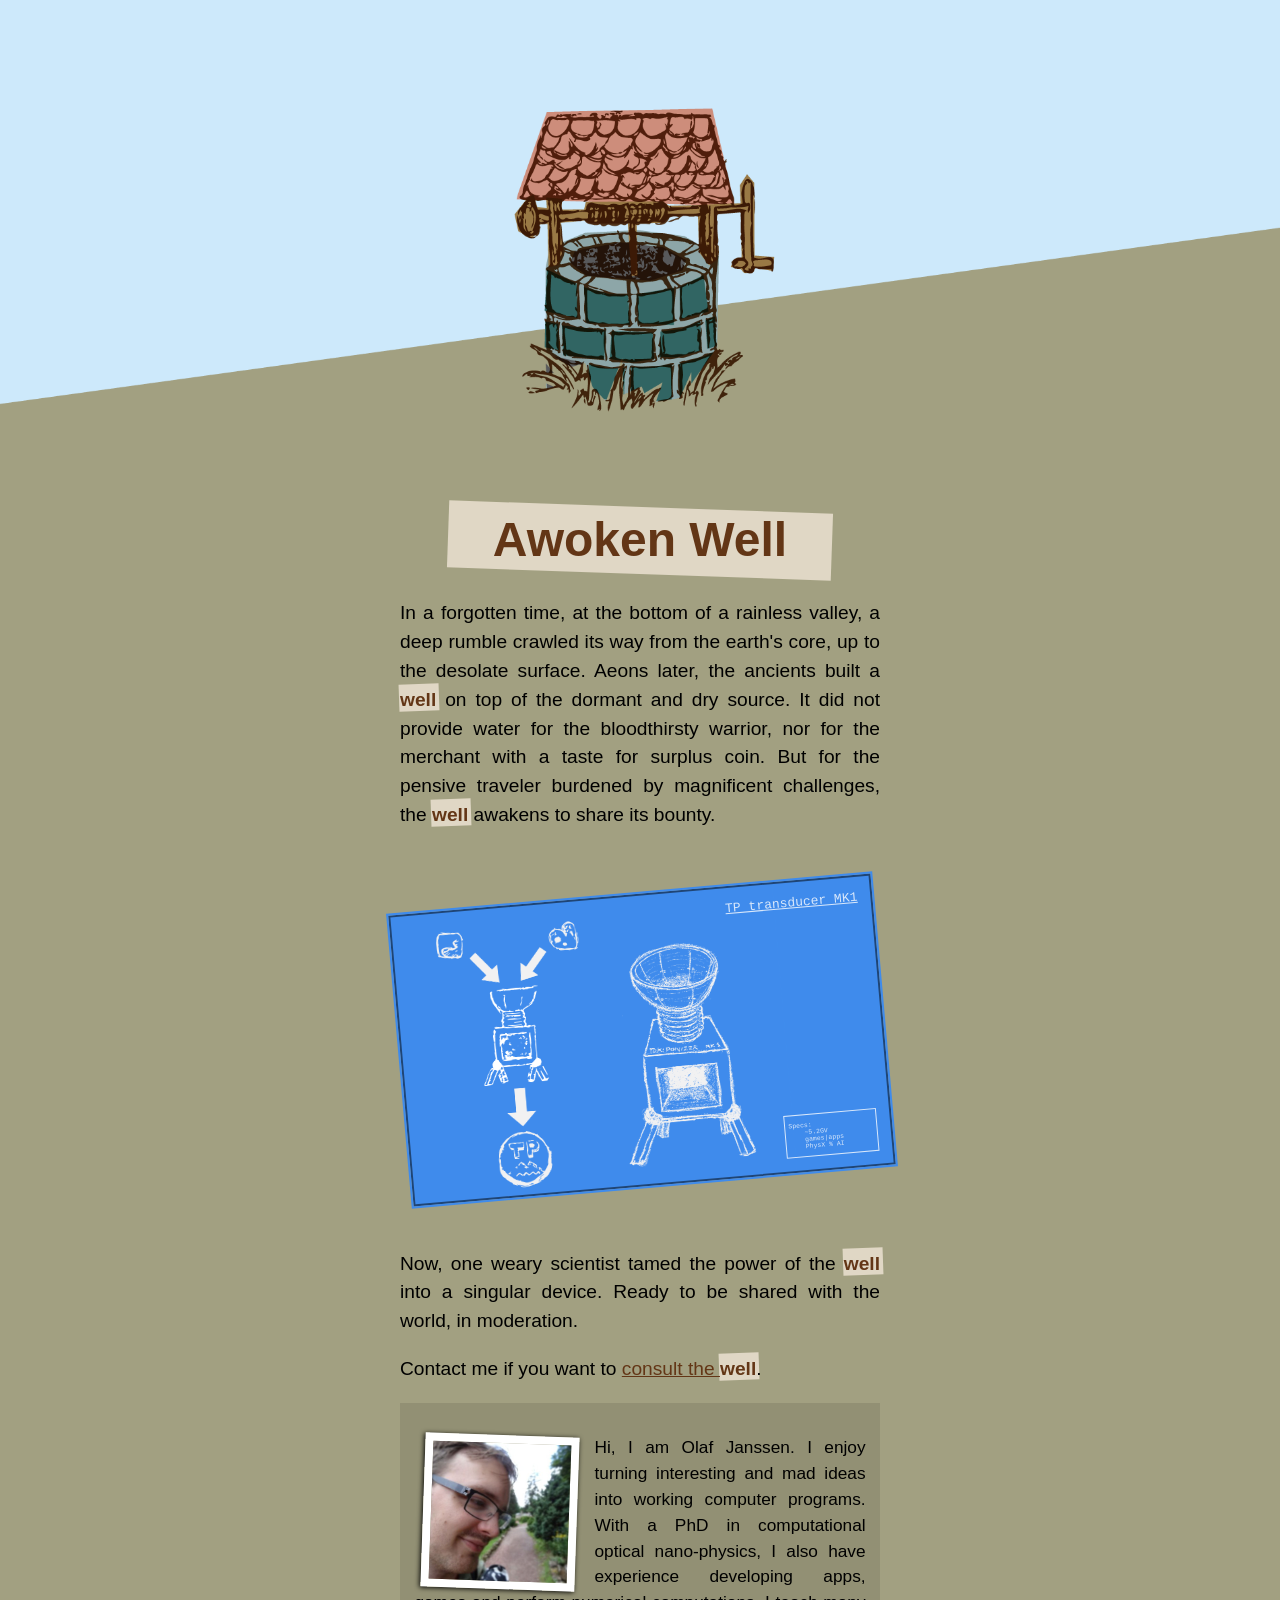
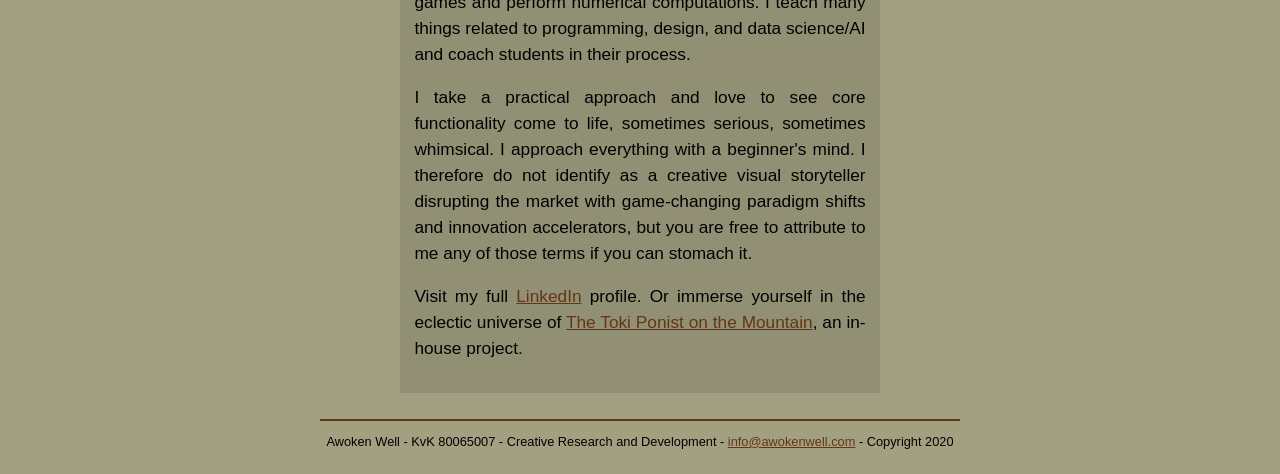
==== docs/index.html @ 2ed8c018 "Move to doc folder for pages" ====
<!DOCTYPE html>
<html lang="en">

<head>
    <!-- Matomo -->
    <script type="text/javascript">
        var _paq = window._paq = window._paq || [];
        /* tracker methods like "setCustomDimension" should be called before "trackPageView" */
        _paq.push(['disableCookies']);
        _paq.push(['trackPageView']);
        _paq.push(['enableLinkTracking']);
        (function () {
            var u = "//awokenwell.com/matomo/";
            _paq.push(['setTrackerUrl', u + 'matomo.php']);
            _paq.push(['setSiteId', '1']);
            var d = document,
                g = d.createElement('script'),
                s = d.getElementsByTagName('script')[0];
            g.type = 'text/javascript';
            g.async = true;
            g.src = u + 'matomo.js';
            s.parentNode.insertBefore(g, s);
        })();
    </script>
    <!-- End Matomo Code -->


    <meta charset="UTF-8">
    <meta name="viewport" content="width=device-width, initial-scale=1.0">
    <title>Awoken Well - Creative Research and Development</title>
    <meta name="description" content="">
    <link rel="canonical" href="http://awokenwell.com" />

    <link rel="shortcut icon" type="image/png" href="/favicon.png" />
    <link rel="apple-touch-icon" href="/apple-touch-iphone.png" />
    <link href="css/site.css" rel="stylesheet" type="text/css">
</head>

<body>
    <div id="logo-container">
        <div class="well-logo"></div>
    </div>
    <main>
        <h1>Awoken Well</h1>
        <p>In a forgotten time, at the bottom of a rainless valley, a deep <span class="rumble">rumble</span> crawled
            its way from the earth's core,
            up to the desolate surface. Aeons later, the ancients built a <span class="well">well</span> on top of the
            dormant and dry source. It
            did not provide water for the bloodthirsty warrior, nor for the merchant with a taste for surplus coin. But
            for the
            pensive traveler burdened by magnificent challenges, the <span class="well">well</span> awakens to share
            its
            bounty.
        </p>

        <div class="blueprint">
            <h6>TP transducer MK1</h6>
            <div class="specs">
                <pre>Specs:
    ~5.2GV
    games|apps
    PhysX % AI</pre>
            </div>
        </div>

        <p>
            Now, one weary scientist tamed the power of the <span class="well">well</span> into a singular device.
            Ready to be shared with the world, in moderation.
        </p>

        <p>
            Contact me if you want to <a href="mailto:info@awokenwell.com">consult the <span
                    class="well">well</span></a>.
        </p>

        <div class="profile">
            <p><img src="img/profile.jpeg" alt="profile photo" id="profile-photo">
                Hi, I am Olaf Janssen. I enjoy turning interesting and mad ideas into working computer programs. With a
                PhD in computational optical nano-physics, I also have experience developing apps, games and perform
                numerical computations. I teach many things
                related to programming, design, and data science/AI and coach students in their process.</p>
            <p>I take a practical approach and love to see core functionality come to life, sometimes serious, sometimes
                whimsical. I approach everything with a beginner's mind. I therefore do not identify as a creative
                visual storyteller disrupting the market with game-changing paradigm shifts and innovation accelerators,
                but you are free to attribute to me any of those terms if you can stomach it. </p>
            <p>
                Visit my full <a target="_blank" href="https://www.linkedin.com/in/otajanssen">LinkedIn</a> profile.
                Or immerse yourself in the eclectic universe of <a target="_blank" href="https://ttpotm.com">The Toki
                    Ponist
                    on the Mountain</a>, an in-house project.
            </p>
        </div>

    </main>

    <footer>
        Awoken Well - KvK 80065007 - Creative Research and Development - <a
            href="mailto:info@awokenwell.com">info@awokenwell.com</a> -
        Copyright 2020
    </footer>
</body>

</html>
---- docs/css/site.css ----
#logo-container {
    position: relative;
    display: block;
    height: 30em;
    width: 100%;
}

#logo-container>div {
    display: block;
    width: 100%;
    height: 100%;
    background-repeat: no-repeat;
    background-size: cover;
    background-position: center top;
    position: absolute;
    left: 0;
    top: 0;
}

body {
    margin: 0;
    padding: 0;
    background-color: #a2a081;
    font-family: Arial, Helvetica, sans-serif;
}

.well-logo {
    background-image: url(../img/well-wide.png);
}

h1 {
    font-size: 3em;
    color: #633616;
    font-weight: bold;
    position: relative;
    text-align: center;
}

h1::before {
    background-color: #e0d7c5;
    width: 8em;
    height: 1.4em;
    position: absolute;
    top: 0;
    left: 50%;
    content: "";
    z-index: -1;
    margin-left: -4em;
    transform: rotateZ(2deg);
    margin-top: -0.1em;
}

main {
    width: 30em;
    max-width: 90%;
    margin: 0 auto;
}

main p {
    line-height: 1.5em;
    font-size: 1.2em;
    text-align: justify;
}

.rumble {
    animation-name: rumble;
    animation-duration: 5s;
    animation-iteration-count: infinite;
    display: inline-block;
}

.well {
    color: #633616;
    position: relative;
    display: inline-block;
    font-weight: bold;
}

.well::before {
    background-color: #e0d7c5;
    width: 2.1em;
    height: 1.4em;
    position: absolute;
    top: 0;
    left: 50%;
    content: "";
    z-index: -1;
    margin-left: -1em;
    transform: rotateZ(-2deg);
    margin-top: -0.1em;
}

.blueprint {
    margin: 4em 0;
    background-image: url(../img/tp-machine.png);
    background-size: contain;
    background-position: left center;
    background-repeat: no-repeat;
    background-color: #3f8bec;
    width: 30em;
    height: 18em;
    outline: #3f8bec 2px solid;
    border: rgba(0, 0, 0, 0.5) 2px solid;
    transform: rotate(-5deg);
}

.blueprint h6 {
    opacity: 0.8;
    text-align: right;
    margin: 1em;
    color: white;
    font-family: monospace;
    font-weight: normal;
    text-decoration: underline;
    font-size: 1em;
}

.blueprint .specs {
    opacity: 0.8;
    width: 13em;
    font-size: 0.5em;
    border: 1px solid white;
    color: white;
    padding: 0 0.5em;
    position: absolute;
    bottom: 2em;
    right: 2em;
    font-family: monospace;
}

footer {
    border-top: #633616 2px solid;
    text-align: center;
    font-size: 0.8em;
    margin: 2em auto;
    padding-top: 1em;
    width: 50em;
    max-width: 100%;
}

.profile {
    background: rgba(0, 0, 0, 0.1);
    font-size: 0.9em;
    padding: 1em;
}

#profile-photo {
    box-shadow: -1px 1px 5px black;
    border: 0.5em solid white;
    transform: rotate(2deg);
    margin: 0 1em 0 0.5em;
    float: left;
    width: 8em;
}

#contact-button {
    width: 7em;
    height: 1.5em;
    line-height: 1.5em;
    font-size: 2em;
    background-color: rgb(197, 127, 113);
    color: white;
    text-align: center;
    margin: 1em auto;
    text-decoration: none;
}

a {
    color: #633616;
}

@media only screen and (max-width: 600px) {
    h1 {
        font-size: 2em;
    }

    main {
        overflow: hidden;
    }

    .blueprint {
        margin: 2em 1em;
        width: 19em;
        height: 10em;
    }
}

@keyframes rumble {
    0% {
        transform: translate(0, 0);
    }

    75% {
        transform: translate(2px, 1px);
    }

    77% {
        transform: translate(-1px, 0);
    }

    79% {
        transform: translate(1px, 2px);
    }

    81% {
        transform: translate(0, 0);
    }

    83% {
        transform: translate(3px, -1px);
    }

    85% {
        transform: translate(2px, 1px);
    }

    87% {
        transform: translate(-1px, 0);
    }

    89% {
        transform: translate(1px, 2px);
    }

    91% {
        transform: translate(0, 0);
    }

    93% {
        transform: translate(3px, -1px);
    }

    95% {
        transform: translate(0, 0);
    }
}
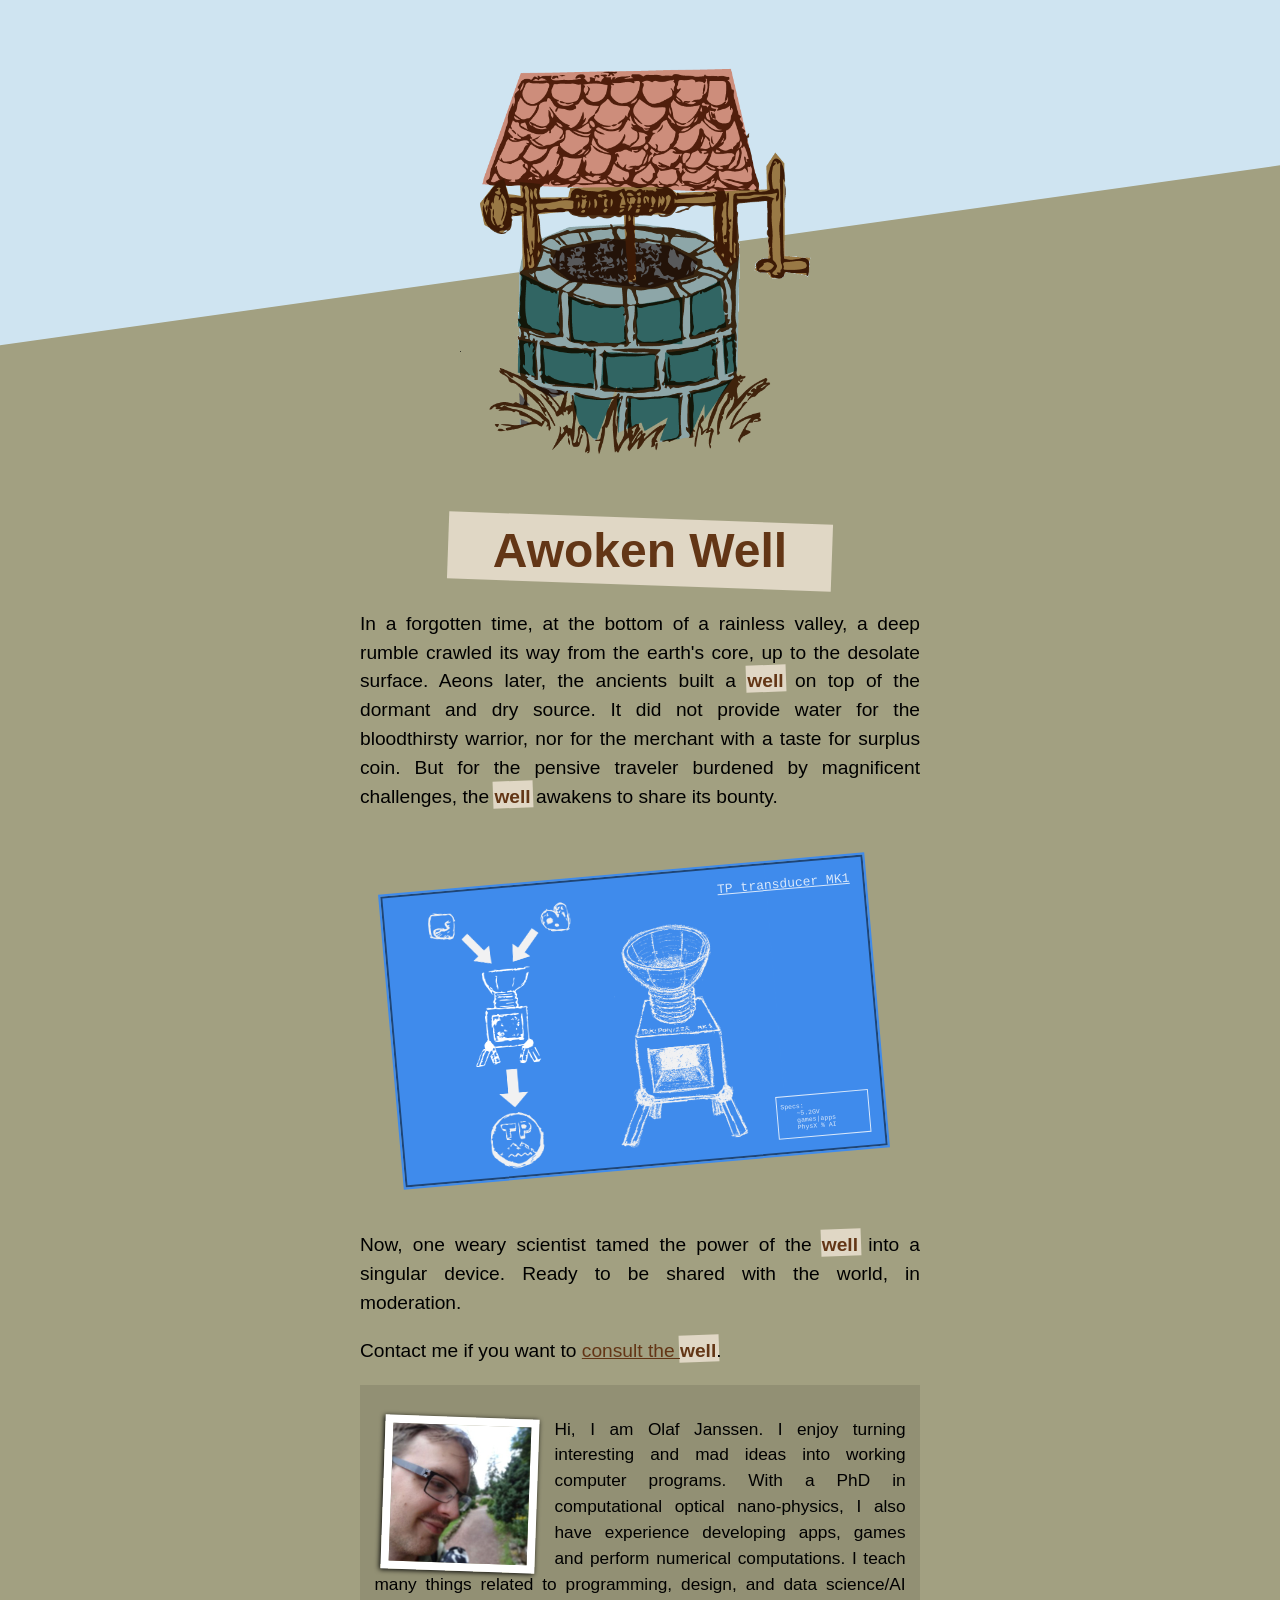
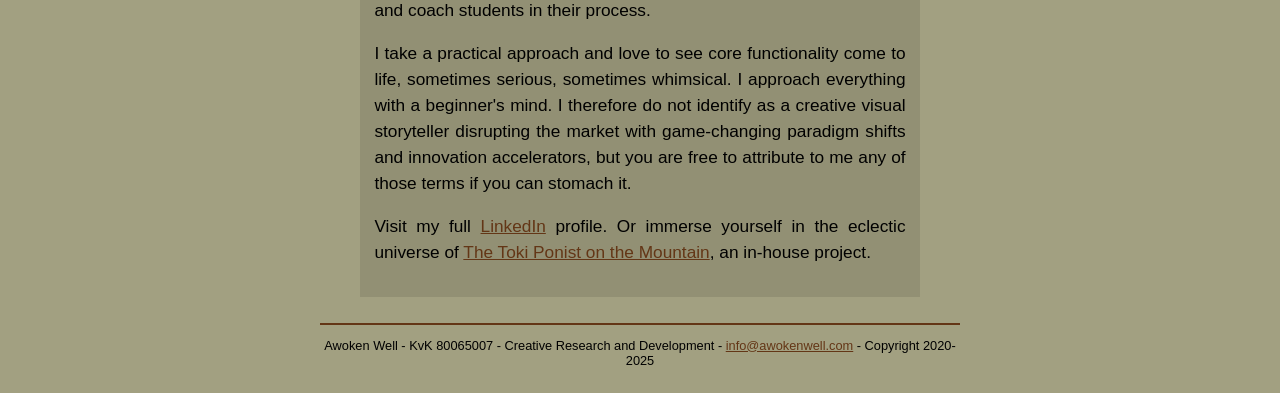
==== commit 833a3944: "Style and responsiveness fixes" ====
--- a/docs/index.html
+++ b/docs/index.html
@@ -28,8 +28,8 @@
     <meta charset="UTF-8">
     <meta name="viewport" content="width=device-width, initial-scale=1.0">
     <title>Awoken Well - Creative Research and Development</title>
-    <meta name="description" content="">
-    <link rel="canonical" href="http://awokenwell.com" />
+    <meta name="description" content="Awoken Well — Creative R&D by Olaf Janssen. Apps, games, AI, physics, and practical prototyping to turn ideas into working software.">
+    <link rel="canonical" href="https://awokenwell.com/" />
 
     <link rel="shortcut icon" type="image/png" href="/favicon.png" />
     <link rel="apple-touch-icon" href="/apple-touch-iphone.png" />
@@ -74,7 +74,7 @@
         </p>
 
         <div class="profile">
-            <p><img src="img/profile.jpeg" alt="profile photo" id="profile-photo">
+            <p><img src="img/profile.jpeg" alt="profile photo" id="profile-photo" loading="lazy">
                 Hi, I am Olaf Janssen. I enjoy turning interesting and mad ideas into working computer programs. With a
                 PhD in computational optical nano-physics, I also have experience developing apps, games and perform
                 numerical computations. I teach many things
@@ -84,8 +84,8 @@
                 visual storyteller disrupting the market with game-changing paradigm shifts and innovation accelerators,
                 but you are free to attribute to me any of those terms if you can stomach it. </p>
             <p>
-                Visit my full <a target="_blank" href="https://www.linkedin.com/in/otajanssen">LinkedIn</a> profile.
-                Or immerse yourself in the eclectic universe of <a target="_blank" href="https://ttpotm.com">The Toki
+                Visit my full <a target="_blank" href="https://www.linkedin.com/in/otajanssen" rel="noopener noreferrer">LinkedIn</a> profile.
+                Or immerse yourself in the eclectic universe of <a target="_blank" href="https://ttpotm.com" rel="noopener noreferrer">The Toki
                     Ponist
                     on the Mountain</a>, an in-house project.
             </p>
@@ -96,7 +96,7 @@
     <footer>
         Awoken Well - KvK 80065007 - Creative Research and Development - <a
             href="mailto:info@awokenwell.com">info@awokenwell.com</a> -
-        Copyright 2020
+        Copyright 2020-2025
     </footer>
 </body>
 
--- a/docs/css/site.css
+++ b/docs/css/site.css
@@ -1,8 +1,11 @@
 #logo-container {
     position: relative;
     display: block;
-    height: 30em;
+    height: auto;
     width: 100%;
+    aspect-ratio: 1900 / 728;
+    background-color: #cfe4f1;
+    overflow: hidden;
 }
 
 #logo-container>div {
@@ -15,6 +18,19 @@
     position: absolute;
     left: 0;
     top: 0;
+    z-index: 1;
+}
+
+#logo-container::after {
+    content: "";
+    position: absolute;
+    left: -10%;
+    bottom: -15%;
+    width: 160%;
+    height: 70%;
+    background: #a2a081;
+    transform: rotate(-8deg);
+    z-index: 0;
 }
 
 body {
@@ -25,7 +41,12 @@
 }
 
 .well-logo {
-    background-image: url(../img/well-wide.png);
+    background-image: url(../img/well-color-transparent.png);
+}
+
+#logo-container .well-logo {
+    background-size: clamp(140px, 30vw, 420px) auto;
+    background-position: center 68%;
 }
 
 h1 {
@@ -51,7 +72,7 @@
 }
 
 main {
-    width: 30em;
+    width: 35em;
     max-width: 90%;
     margin: 0 auto;
 }
@@ -91,7 +112,7 @@
 }
 
 .blueprint {
-    margin: 4em 0;
+    margin: 4em 2em;
     background-image: url(../img/tp-machine.png);
     background-size: contain;
     background-position: left center;
@@ -233,4 +254,10 @@
     95% {
         transform: translate(0, 0);
     }
+}
+
+@media (prefers-reduced-motion: reduce) {
+    .rumble {
+        animation: none;
+    }
 }
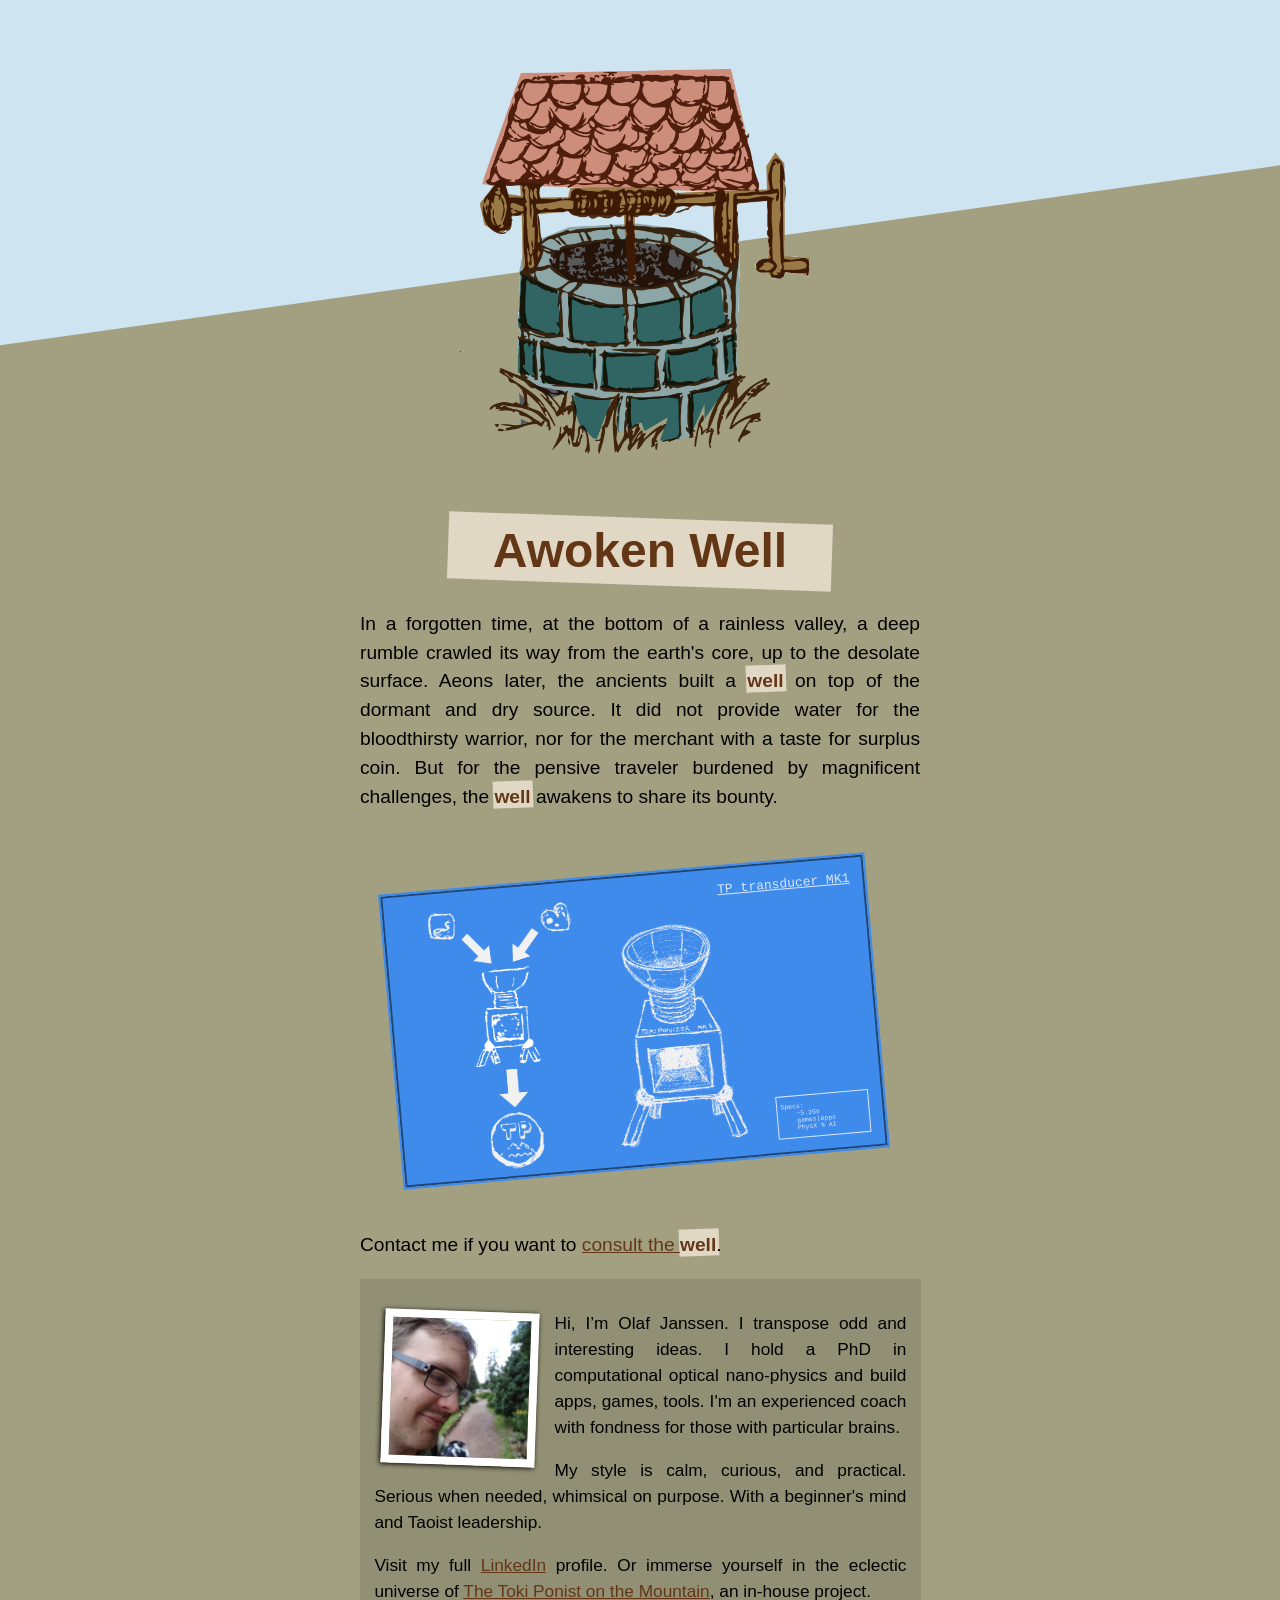
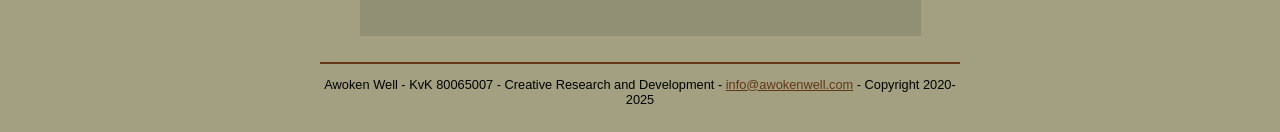
==== commit 7e36dcc6: "Text update" ====
--- a/docs/index.html
+++ b/docs/index.html
@@ -64,25 +64,18 @@
         </div>
 
         <p>
-            Now, one weary scientist tamed the power of the <span class="well">well</span> into a singular device.
-            Ready to be shared with the world, in moderation.
-        </p>
-
-        <p>
             Contact me if you want to <a href="mailto:info@awokenwell.com">consult the <span
                     class="well">well</span></a>.
         </p>
 
         <div class="profile">
             <p><img src="img/profile.jpeg" alt="profile photo" id="profile-photo" loading="lazy">
-                Hi, I am Olaf Janssen. I enjoy turning interesting and mad ideas into working computer programs. With a
-                PhD in computational optical nano-physics, I also have experience developing apps, games and perform
-                numerical computations. I teach many things
-                related to programming, design, and data science/AI and coach students in their process.</p>
-            <p>I take a practical approach and love to see core functionality come to life, sometimes serious, sometimes
-                whimsical. I approach everything with a beginner's mind. I therefore do not identify as a creative
-                visual storyteller disrupting the market with game-changing paradigm shifts and innovation accelerators,
-                but you are free to attribute to me any of those terms if you can stomach it. </p>
+                Hi, I’m Olaf Janssen. I transpose odd and interesting ideas. I 
+                hold a PhD in computational optical nano‑physics and build apps, games, tools. I'm an experienced coach
+                with fondness for those with particular brains.</p>
+            
+                <p>My style is calm, curious, and practical. Serious when needed, whimsical on purpose. With a beginner's mind and Taoist leadership.</p>
+                
             <p>
                 Visit my full <a target="_blank" href="https://www.linkedin.com/in/otajanssen" rel="noopener noreferrer">LinkedIn</a> profile.
                 Or immerse yourself in the eclectic universe of <a target="_blank" href="https://ttpotm.com" rel="noopener noreferrer">The Toki
--- a/docs/css/site.css
+++ b/docs/css/site.css
@@ -163,6 +163,9 @@
     background: rgba(0, 0, 0, 0.1);
     font-size: 0.9em;
     padding: 1em;
+    width: 60em;
+    max-width: 95%;
+    margin: 0 auto;
 }
 
 #profile-photo {
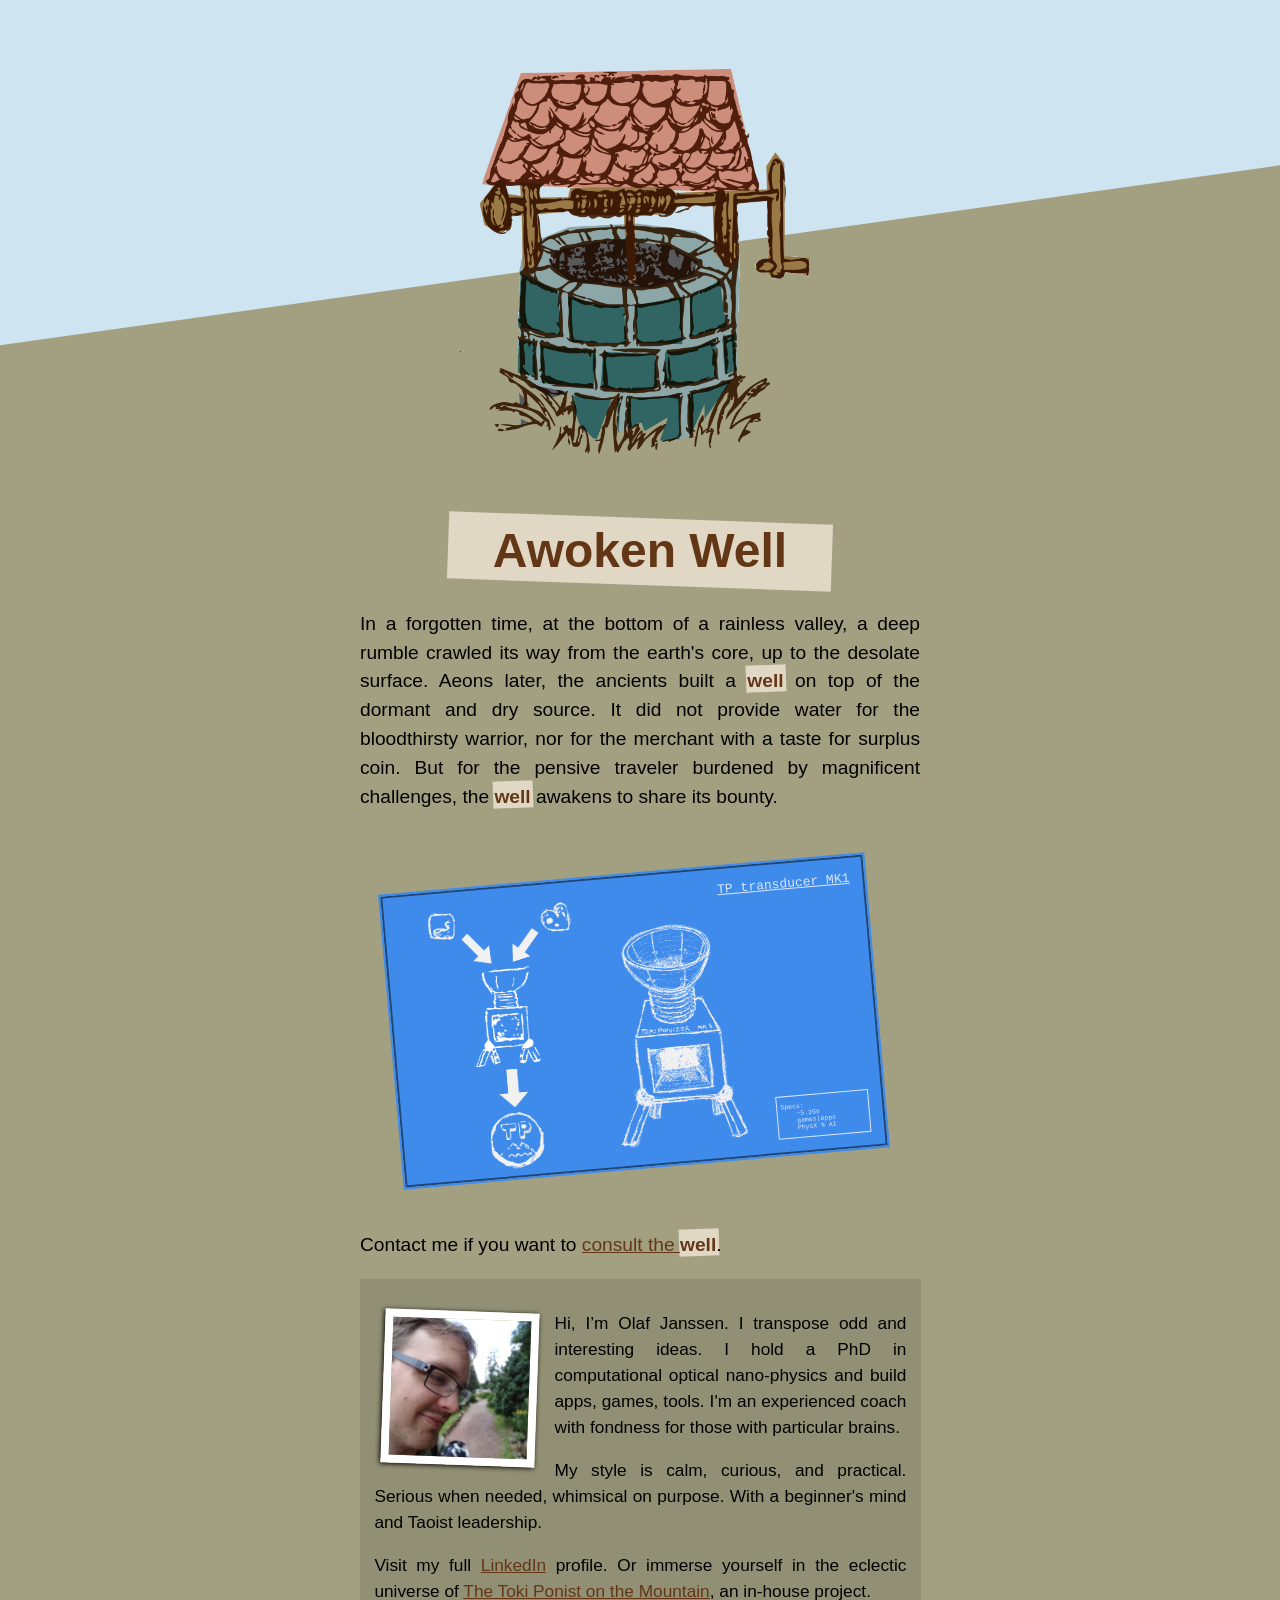
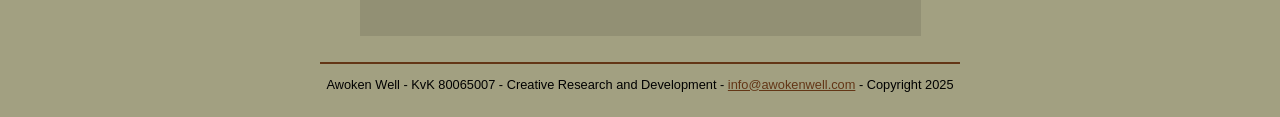
==== commit b81e8848: "copyright" ====
--- a/docs/index.html
+++ b/docs/index.html
@@ -89,7 +89,7 @@
     <footer>
         Awoken Well - KvK 80065007 - Creative Research and Development - <a
             href="mailto:info@awokenwell.com">info@awokenwell.com</a> -
-        Copyright 2020-2025
+        Copyright 2025
     </footer>
 </body>
 
